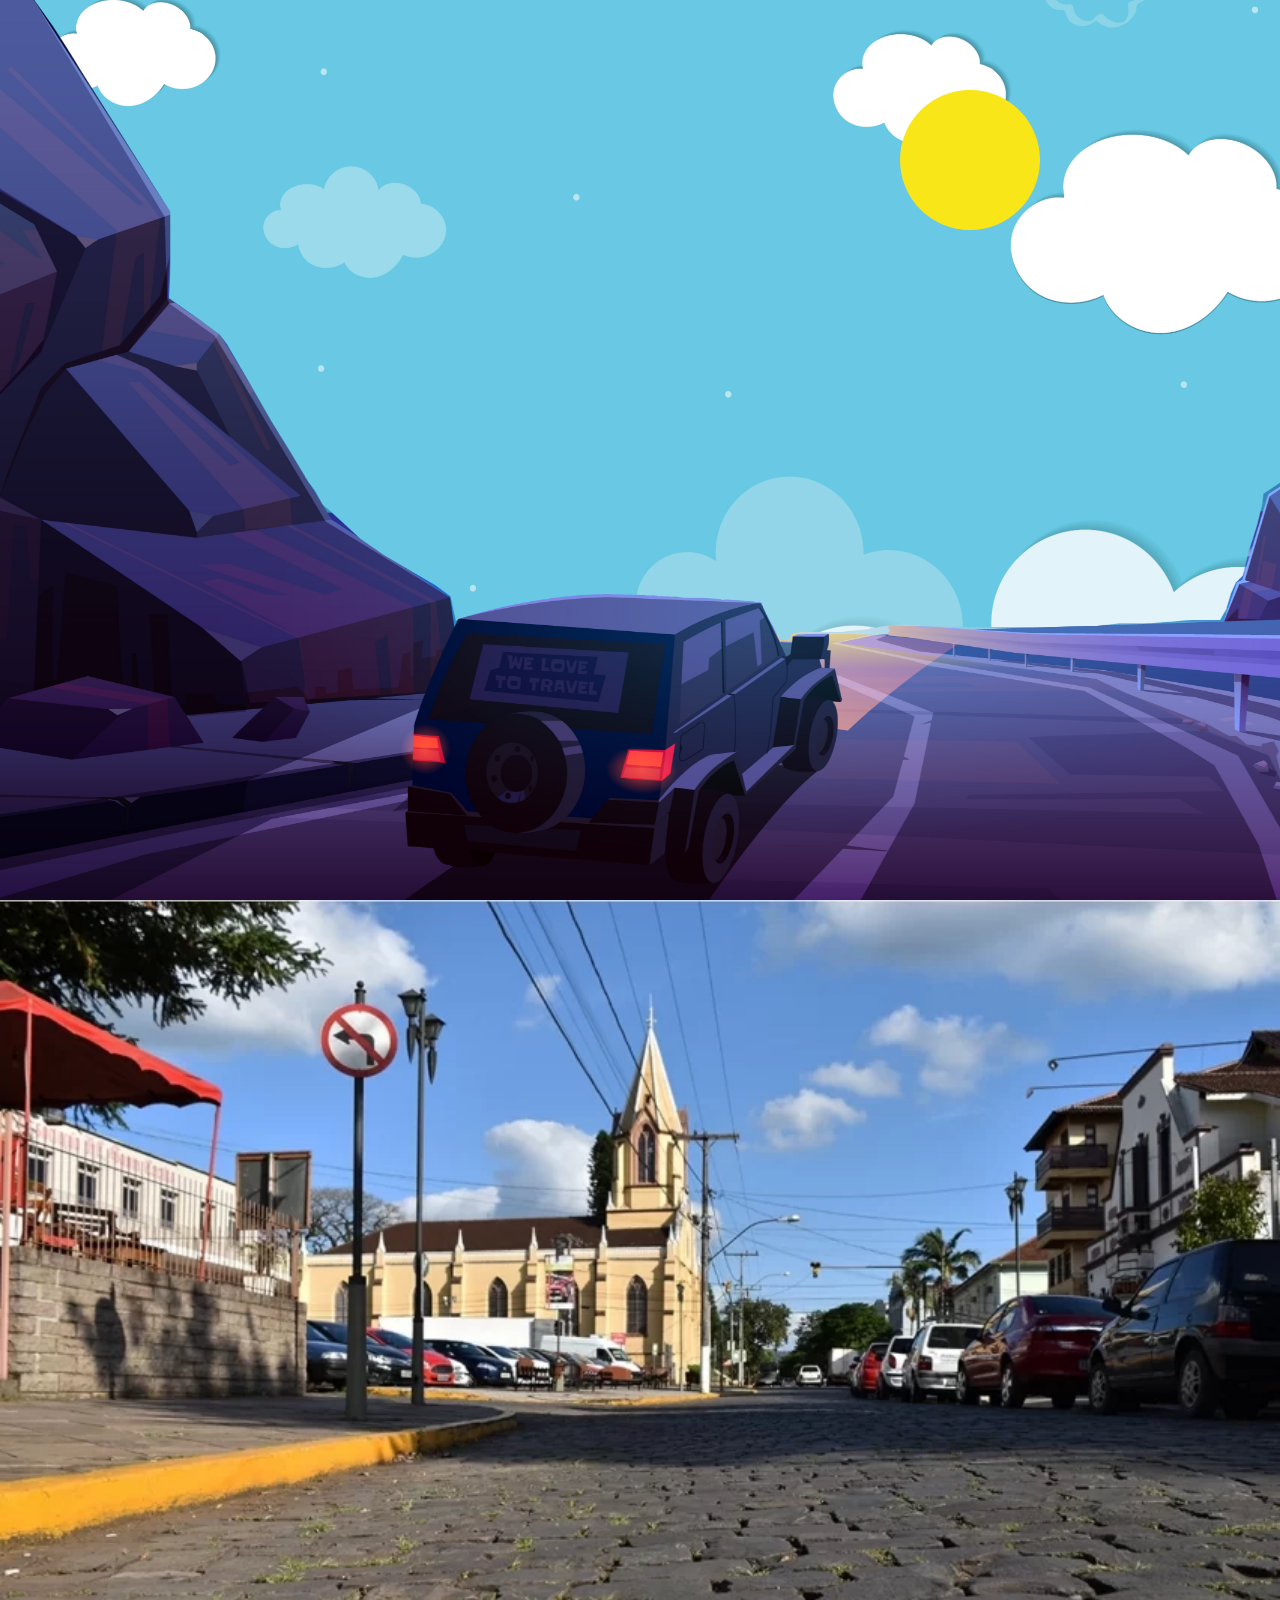
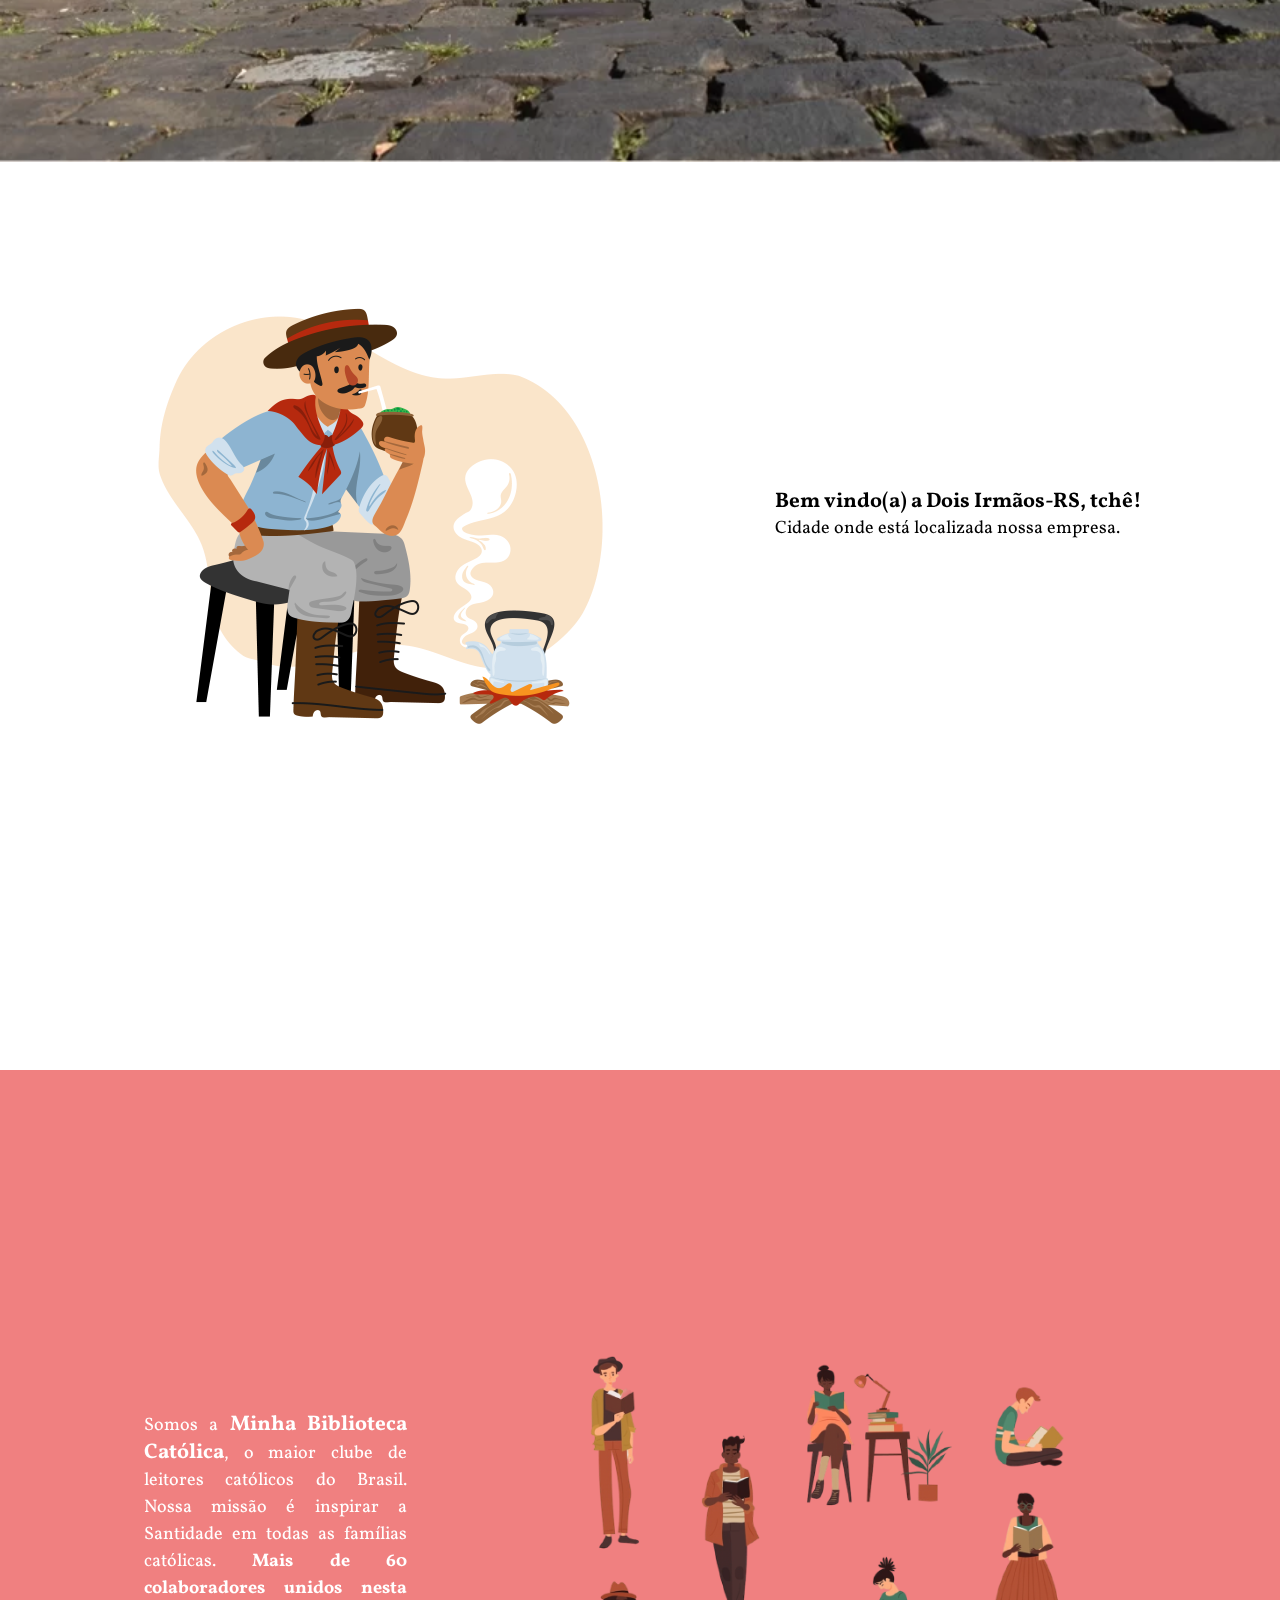
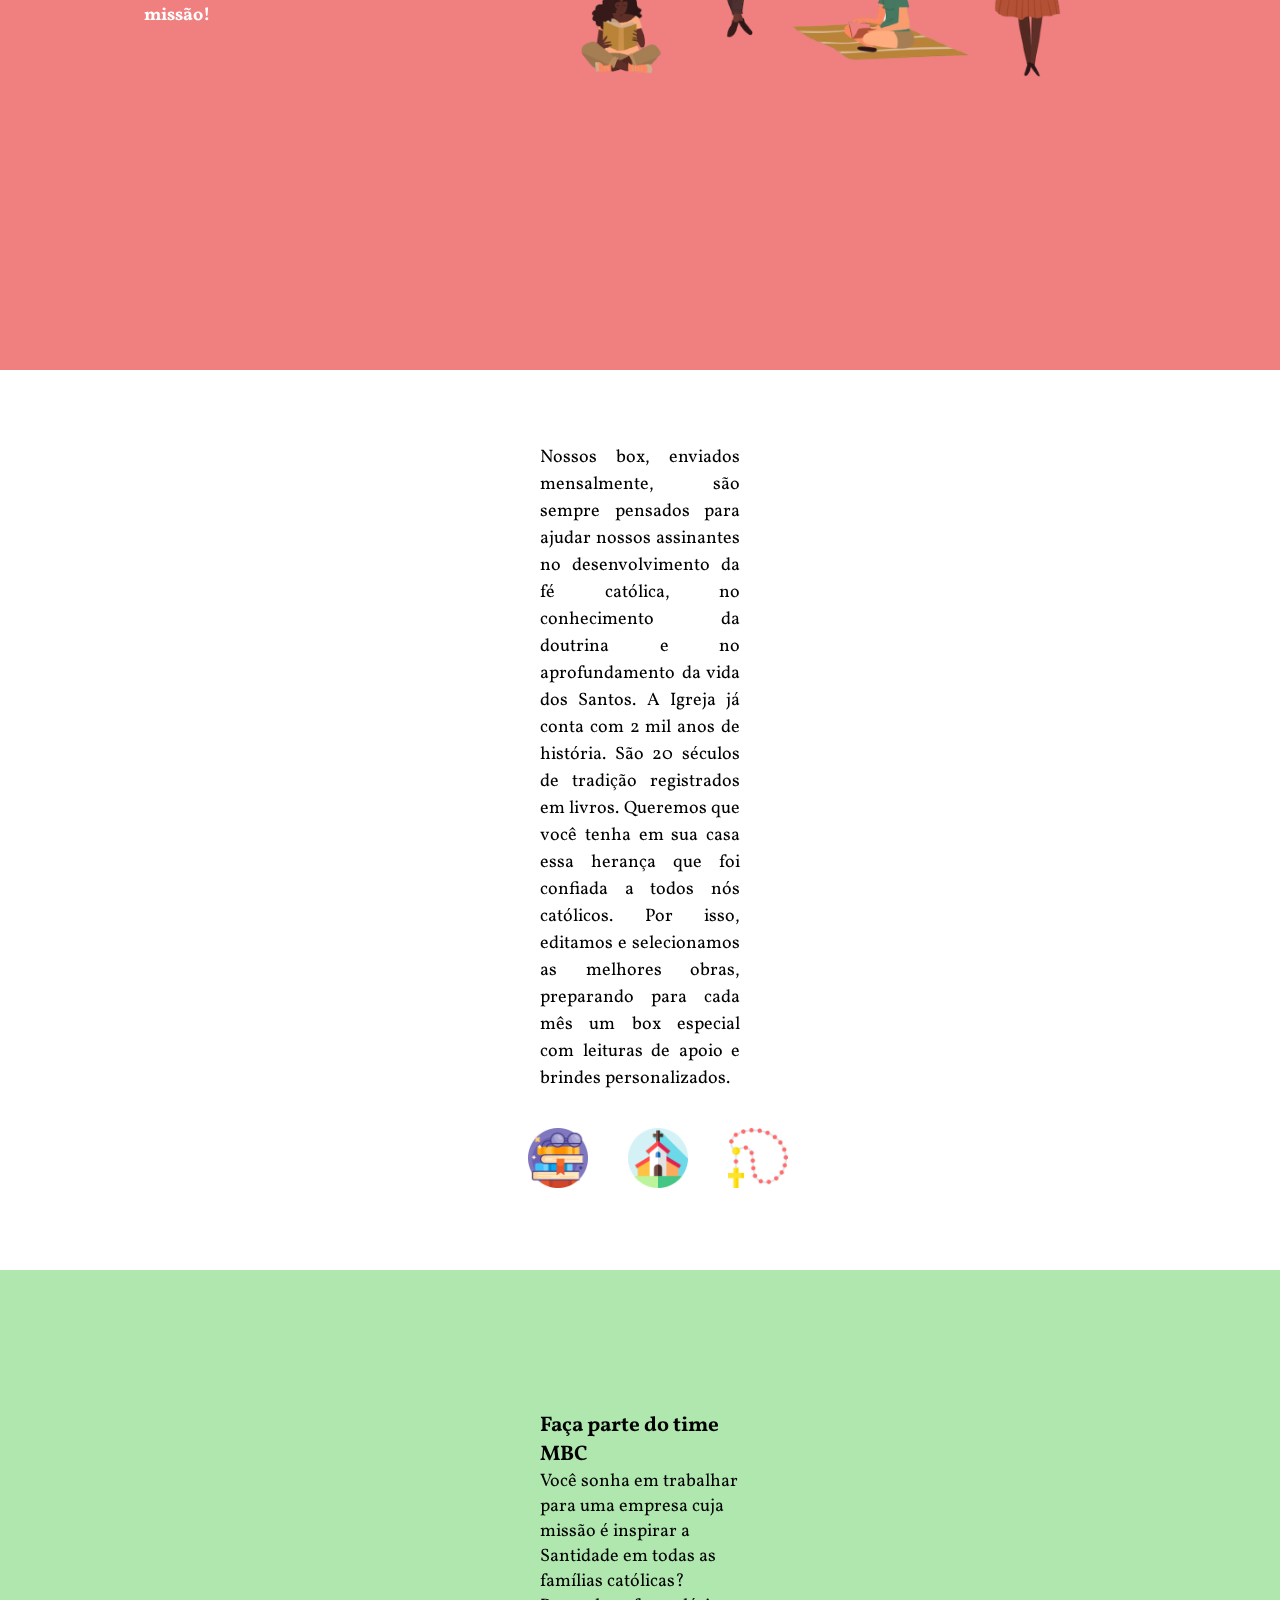
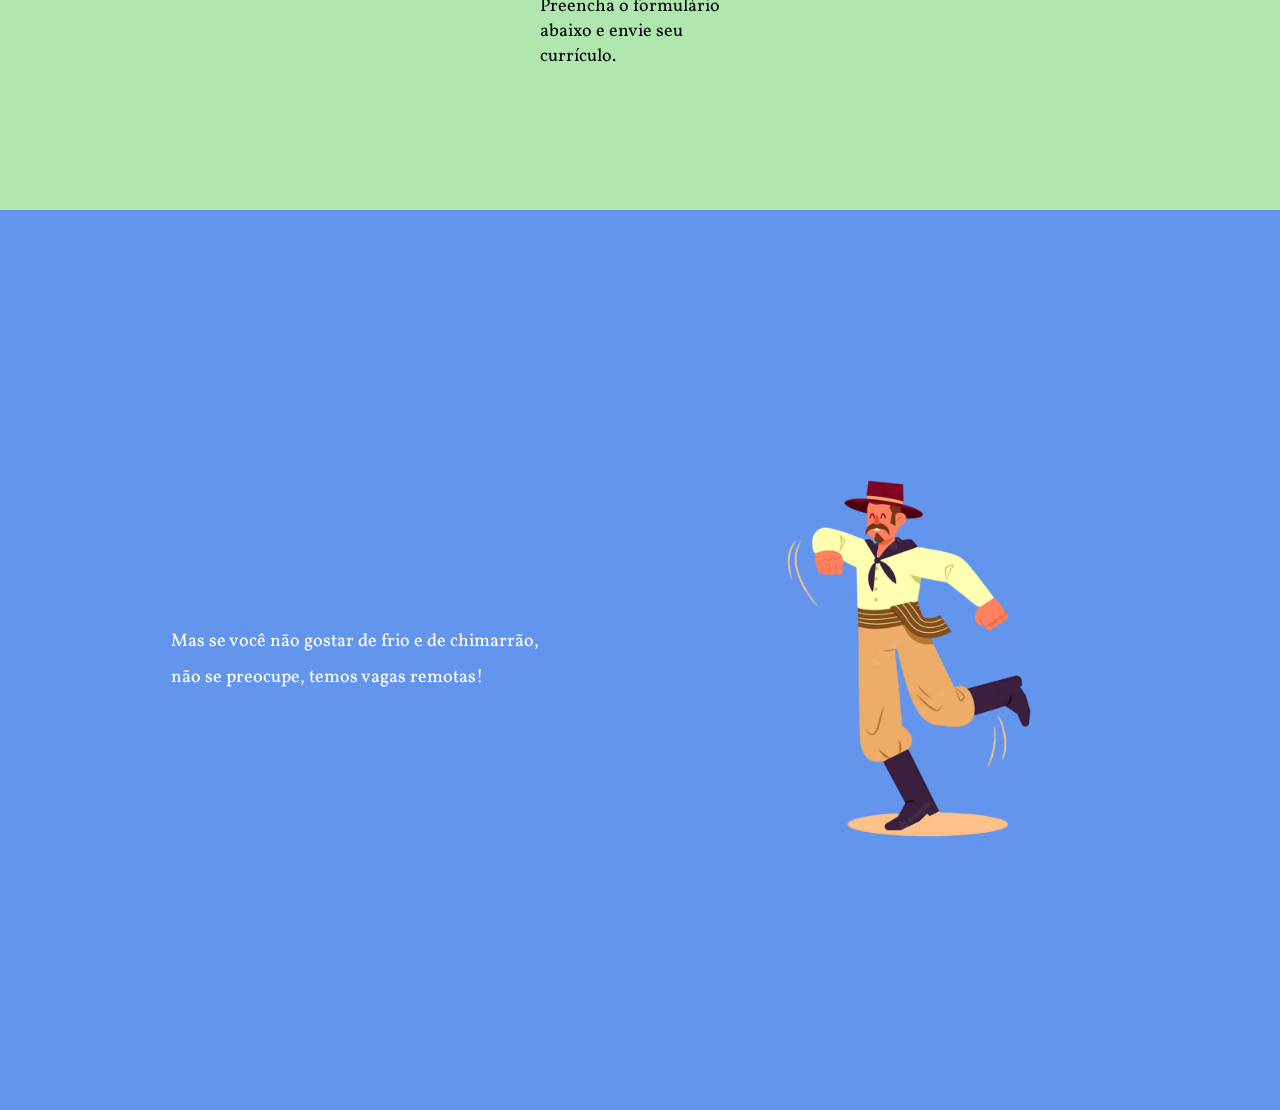
==== cadastro.html @ a271cec9 "first commit" ====
<!DOCTYPE html>
<html lang="pt-br">
<head>
    <meta charset="UTF-8">
    <meta http-equiv="X-UA-Compatible" content="IE=edge">
    <meta name="viewport" content="width=device-width, initial-scale=1.0">
    <link rel="shortcut icon" type="imagex/png" href="./images/logocolor.png">
    <link rel="stylesheet" href="cadastro.css" /> 
    <link href="https://fonts.googleapis.com/css?family=Vollkorn:400,400i,600,700,900&display=swap"
      rel="stylesheet"/>  
    <title>Cadastre seu currículo MBC</title>
</head>

<body>

    <div class="paralax">
        <div class="paralax-item p-item1"></div>
        <div class="paralax-item p-item2"></div>
        <div class="paralax-item p-item3"></div>
        <div class="paralax-item p-item4"></div>
        <div class="paralax-item p-item5"></div>

    </div>

    <div class="container">

        <div class="city">
            <img class="di" src="img/city.webp">
        </div>

            <div class="bem-vindo">
                <div class="bem-vindo-content">
                    <div class="bem-vindo-image">
                        <img src="img/6409180.jpg" height="500px">
                    </div>
                    <div class="title">
                        <h3>Bem vindo(a) a Dois Irmãos-RS, tchê!</h3>
                        <p>Cidade onde está localizada nossa empresa.</p>
                    </div>
                </div>
            </div>
        
        <div class="historia">
            <div class="historia-content">
            <p>Somos a <h3>Minha Biblioteca Católica</h3>,
                o maior clube de leitores católicos do Brasil.
            Nossa missão é inspirar a Santidade em todas as famílias católicas.
            <b>Mais de 60 colaboradores unidos nesta missão!</b></p>
            </div>
            <div class="historia-img">
                <img class="logo-mbc" src="img/leitores.png" height="350px">
                </div>
        </div>

        <div class="box">
            <div class="box-p">
                <p>Nossos box, enviados mensalmente, são sempre pensados para ajudar nossos assinantes no desenvolvimento da fé católica, no conhecimento da doutrina e no aprofundamento da vida dos Santos. A Igreja já conta com 2 mil anos de história. São 20 séculos de tradição registrados em livros. Queremos que você tenha em sua casa essa herança que foi confiada a todos nós católicos. Por isso, editamos e selecionamos as melhores obras, preparando para cada mês um box especial com leituras de apoio e brindes personalizados.​</p>
            </div>
            <div class="box-img">
                <img class="box-icon" src="img/livros.png" height="60px">
                <img class="box-icon"src="img/igrejinha.png" height="60px">
                <img class="box-icon" src="img/terco.png" height="60px">
            </div>
        </div>

        <div class="time">
            <div class="time-content">
                <h3>Faça parte do time MBC</h3>
                <p>Você sonha em trabalhar para uma empresa cuja missão é inspirar a Santidade em todas as famílias católicas? Preencha o formulário abaixo e envie seu currículo.</p>
            </div>
        </div>

        <div class="gaucho">
            <div class="gaucho-content">
                <p>Mas se você não gostar de frio e de chimarrão,<br> não se preocupe, temos vagas remotas!</p>
            </div>
            <div class="gaucho-img">
                <img src="img/danca.png" height="400px">
            </div>
        </div>
         
    <div class="form">
        <script type="text/javascript" src="https://form.jotform.com/jsform/221763043282653"></script>
     </div> 
    
    <script src="paralax.js"></script>


    
</body>
</html>
---- cadastro.css ----
/*Estilo gerais*/
* {
    margin: 0;
    padding: 0;
    font-family: "Vollkorn", serif;
    list-style-type: none;
    text-decoration: none;
    box-sizing: border-box;
    outline: none;
}

html {
    font-size: 18px;
}
/*Fim estilo gerais*/

.paralax{
    position: absolute;
    height: 100%;
}

.paralax-item{
    position: fixed;
    width: 100%;
    height: 100%;
    top: 0;
    left: 0;
}

.p-item1{
    background: url("img/82143.jpg") center/cover no-repeat;
}

.p-item3{
    background: url(img/m_3.png) bottom/90% no-repeat;
    background-size: cover;
    background-position: center;
    z-index: 2;
}

.p-item5{
    margin-left: 50em;
    margin-top: 5em;
    width: 140px;
    height: 140px;
    background-color: rgb(248, 230, 25);
    border-radius: 50%;    
    box-shadow: 0 0 0 20px #ffde0080, 
    0 0 0 20px #ffde0060, 
    0 0 0 40px #ffde0040,
    0 0 0 60px #ffde0080,
    0 0 0 80px #ffde0010,
    0 0 0 40px 100px #ffde0010;
    animation: sunrise 2s infinite linear forwards, rays 2s 2s infinite linear;
}

@keyframes sunrise{
    0%{
        box-shadow: none;
    }
}

@keyframes rays{
    0%{
        box-shadow: 0 0 0 0px #ffde0080, 
        0 0 0 20px #ffde0040, 
        0 0 0 40px #ffde0020,
        0 0 0 60px #ffde0010,
        0 0 0 80px #ffde0000,
        0 0 40px 100px #ffde0010;
    }
    100%{
        box-shadow: 0 0 0 20px #ffde0080, 
        0 0 0 40px #ffde0040, 
        0 0 0 60px #ffde0020,
        0 0 0 80px #ffde0010,
        0 0 0 100px #ffde0000,
        0 0 40px 100px #ffde0010;
    }
}



.container{
    position: absolute;
    z-index: 1;
    max-width: 1140px;
    margin: 0 auto;
    margin-top: 100vh;
}

.bem-vindo{
    height: 100vh;
    background-color: white;
    width: 100vw;
    margin: 0;
}

.bem-vindo-content{
    display: flex;
    flex-direction: row;
    align-items: center;
    justify-content: space-evenly;
    margin: 0;
    padding-top: 5em;
}

.historia{
    height: 100vh;
    width: 100vw;
    background-color: #f08080;
    display: flex;
    flex-direction: row;
    color: white;
    align-items: center;
    justify-content: center;
    text-align: justify;
}

.historia-content{
    padding: 8em;
    line-height: 1.5em;
}

.historia-img{
    margin-right: 10em;
}

.historia p, h3{
    display: inline;
}

.box{
    height: 100vh;
    width: 100vw;
    margin: 0;
    display: flex;
    flex-direction: column;
    align-items: center;
    justify-content:center;
    text-align: justify;
    gap: 2em;
}

.box-p{
    padding: 0 30em;
    line-height: 1.5em;
}

.box-icon{
    padding-left: 2em;
    
}

.time{
    height: 60vh;
    width: 100vw;
    margin: 0;
    display: flex;
    flex-direction: row;
    align-items: center;
    justify-content: space-between;
    background-color: rgb(175, 231, 175);

}

.time-content{
    padding: 0 30em;
}

.gaucho{
    display: flex;
    flex-direction: row;
    align-items: center;
    justify-content: space-evenly;
    height: 100vh;
    background-color: #6495ed;
    width: 100vw;
    margin: 0;
    color: white;
}

.gaucho-content{
   line-height: 2em;
}

.form{
    align-items: center;
    width: 100vw;
}

.di{
    width: 100vw;
    margin: 0;
}

.city{
    margin: 0;
}
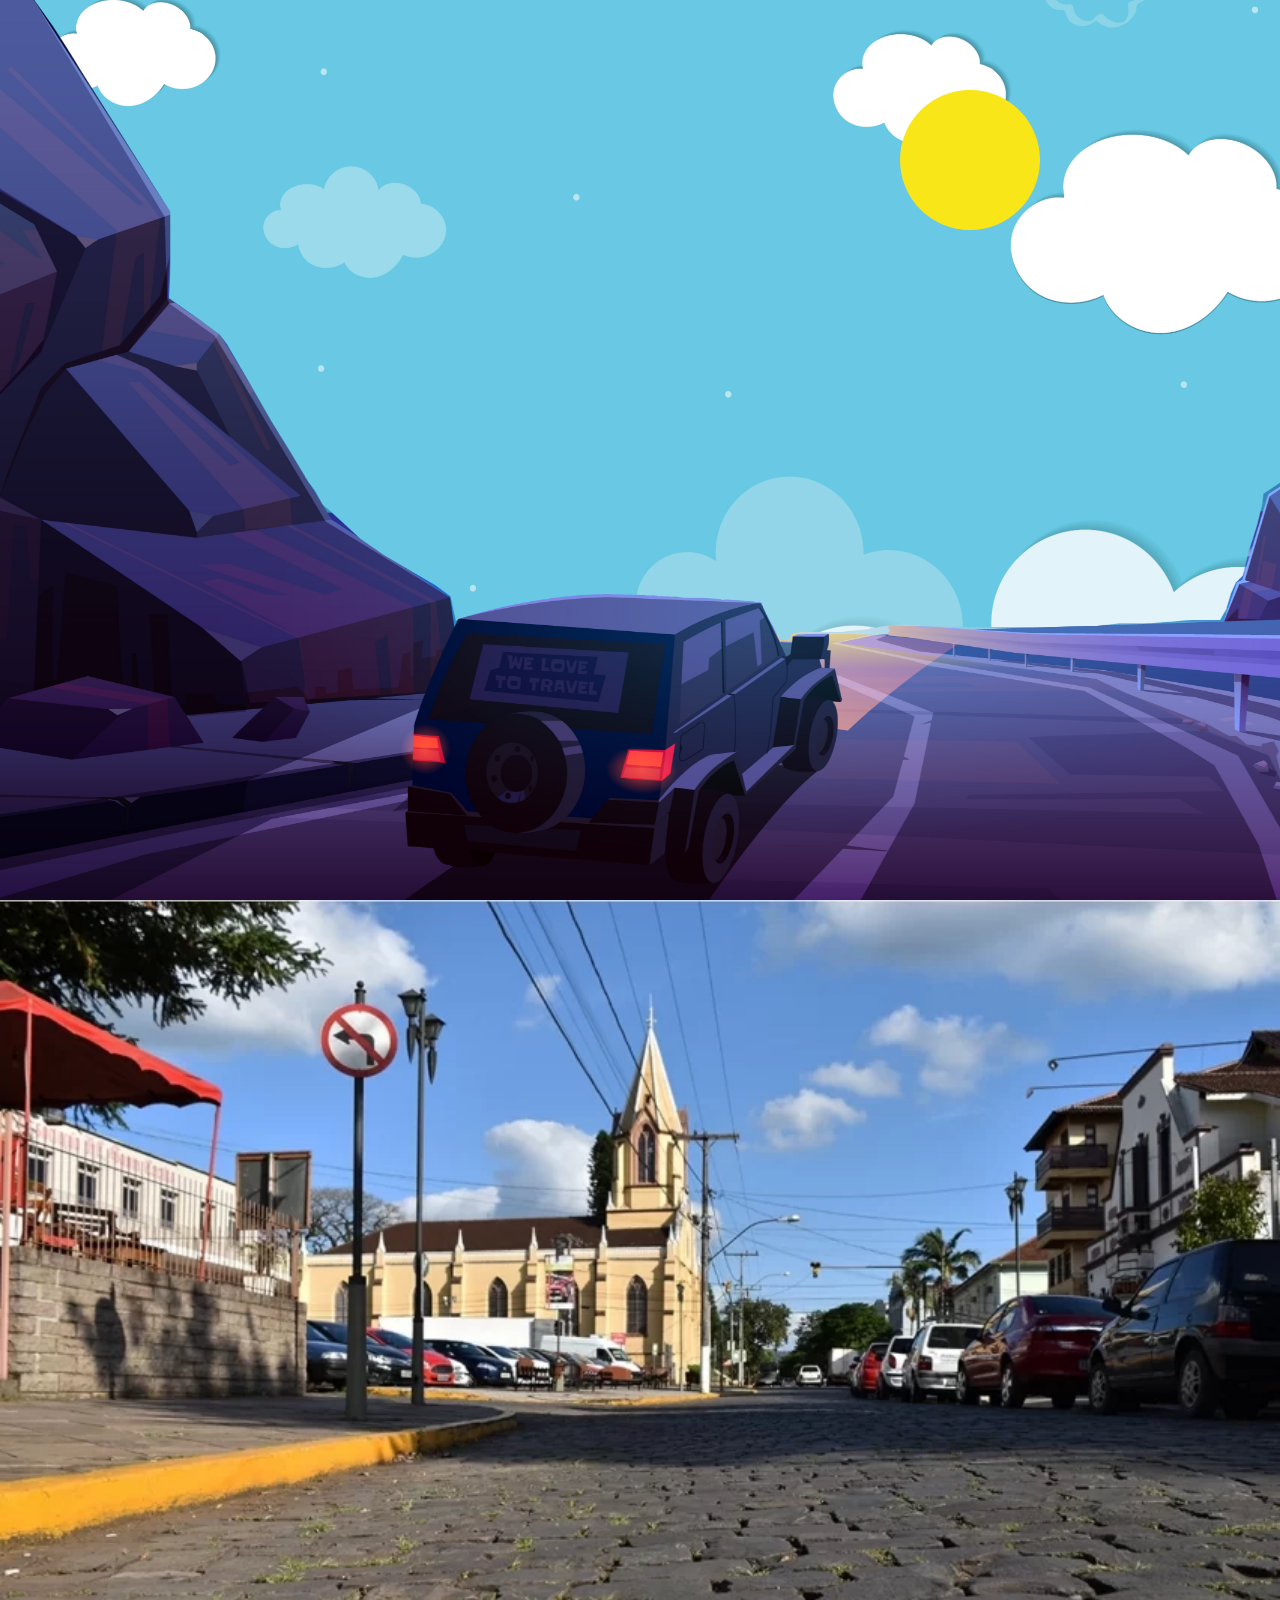
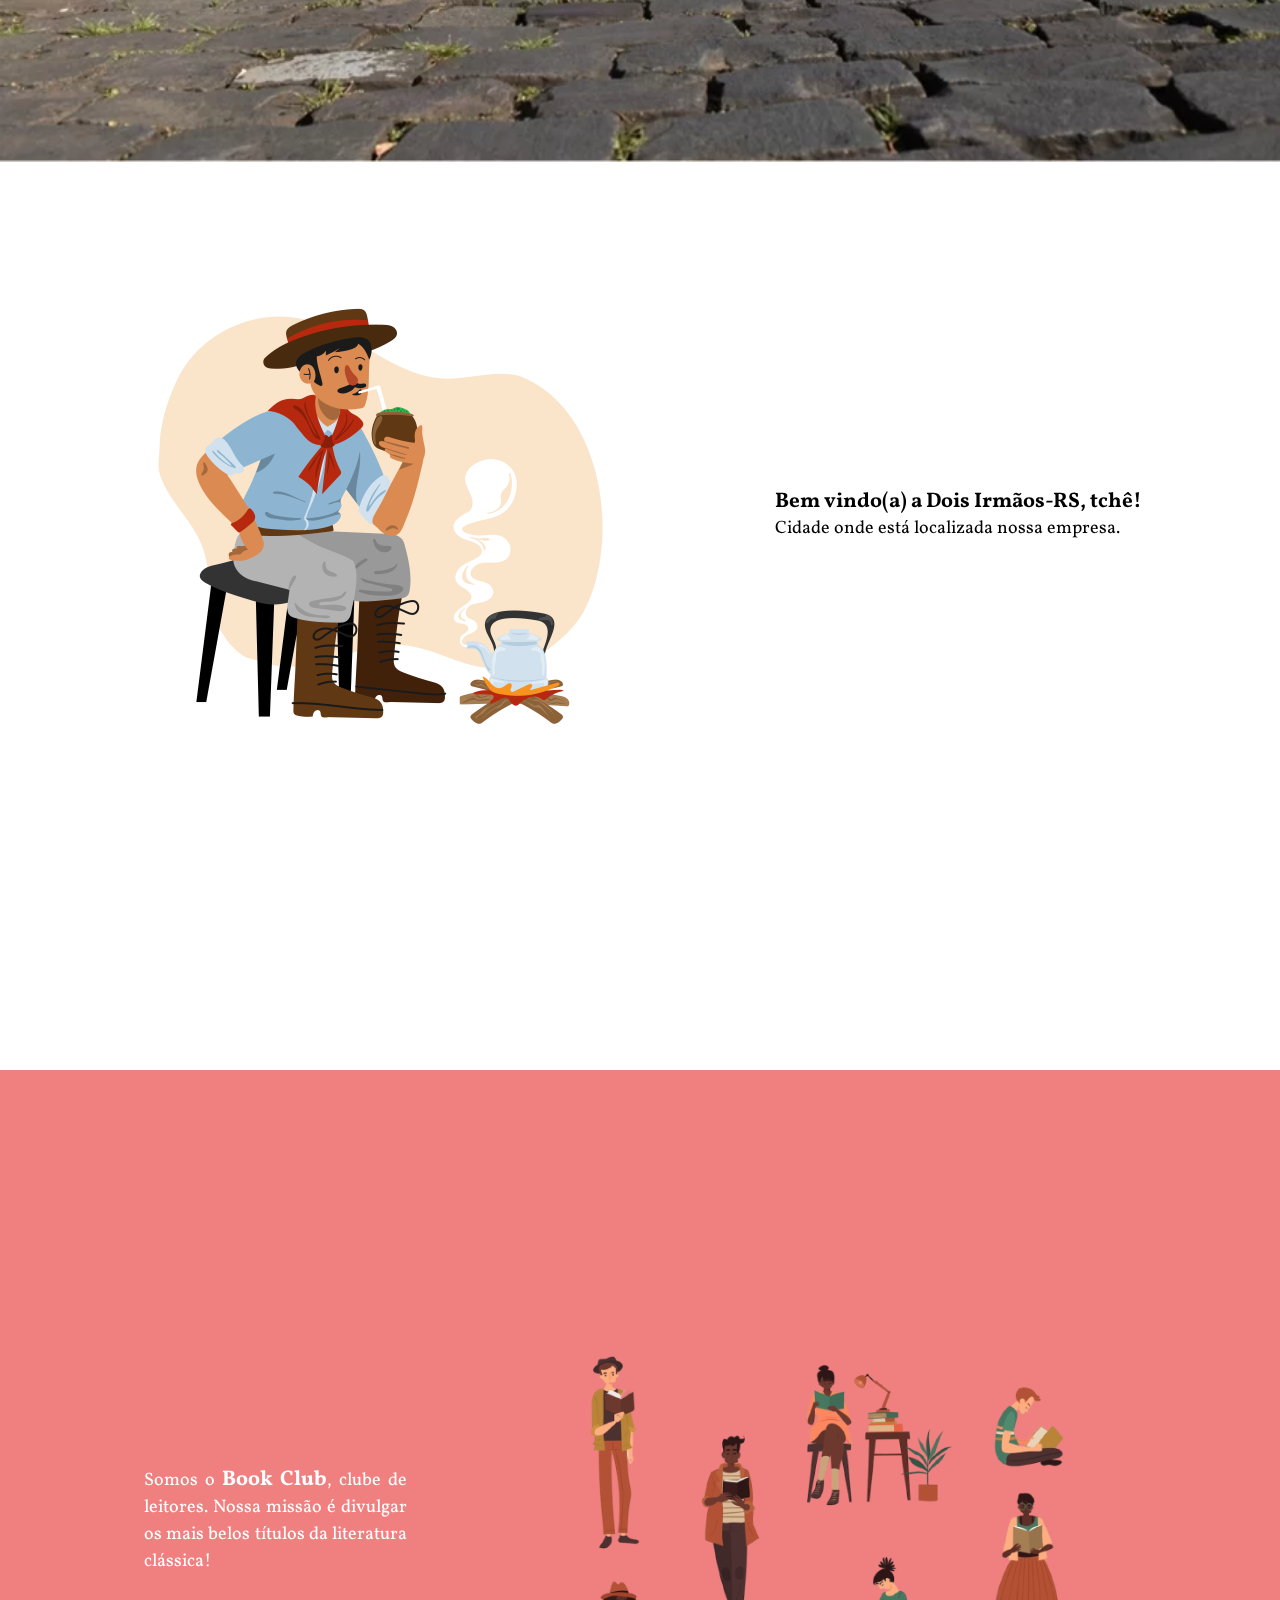
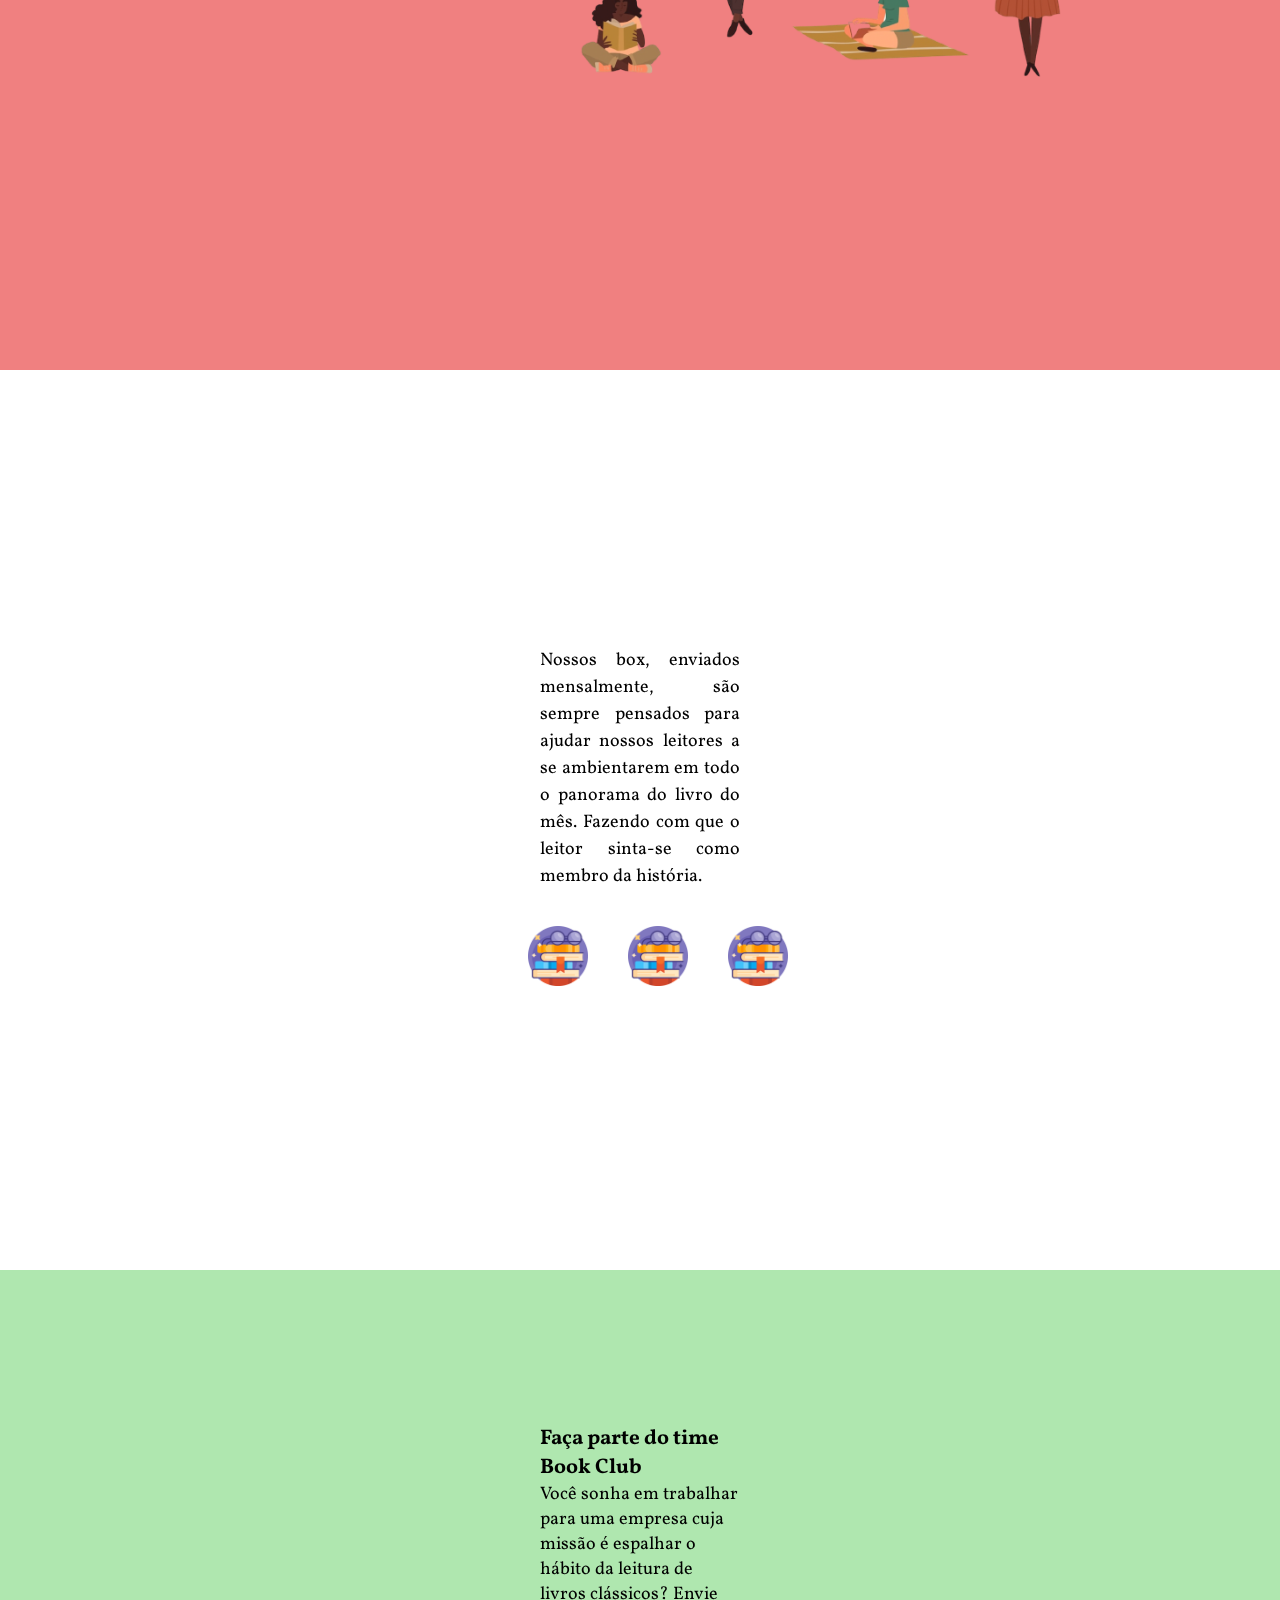
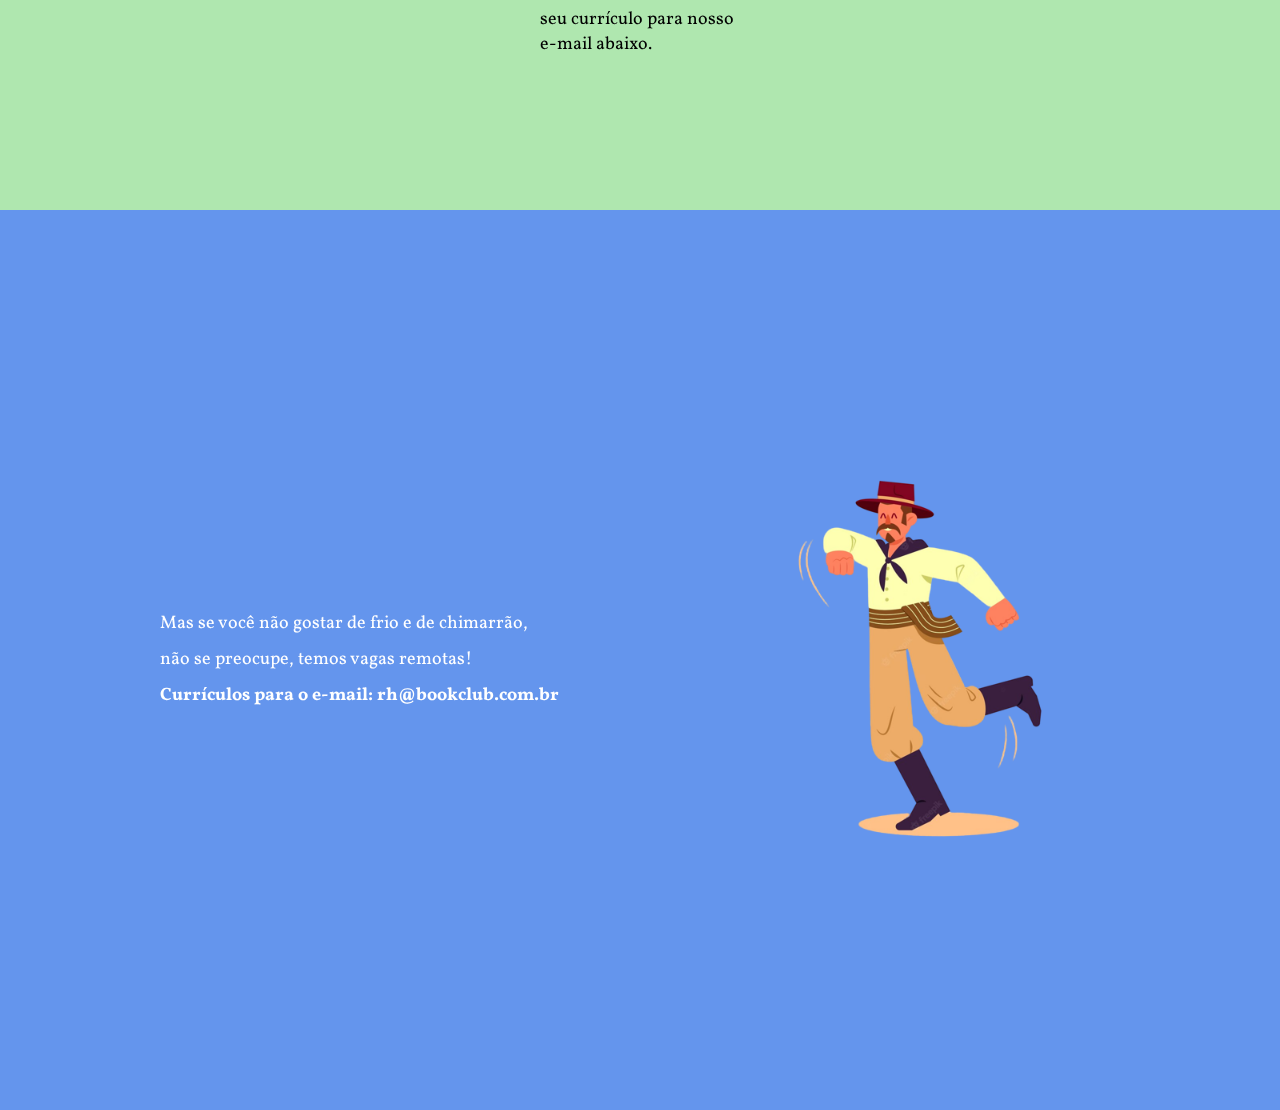
==== commit b613f1f8: "projeto finalizado 02-7" ====
--- a/cadastro.html
+++ b/cadastro.html
@@ -8,7 +8,7 @@
     <link rel="stylesheet" href="cadastro.css" /> 
     <link href="https://fonts.googleapis.com/css?family=Vollkorn:400,400i,600,700,900&display=swap"
       rel="stylesheet"/>  
-    <title>Cadastre seu currículo MBC</title>
+    <title>Cadastre seu currículo</title>
 </head>
 
 <body>
@@ -42,10 +42,9 @@
         
         <div class="historia">
             <div class="historia-content">
-            <p>Somos a <h3>Minha Biblioteca Católica</h3>,
-                o maior clube de leitores católicos do Brasil.
-            Nossa missão é inspirar a Santidade em todas as famílias católicas.
-            <b>Mais de 60 colaboradores unidos nesta missão!</b></p>
+            <p>Somos o <h3>Book Club</h3>,
+                clube de leitores.
+                Nossa missão é divulgar os mais belos títulos da literatura clássica!</b></p>
             </div>
             <div class="historia-img">
                 <img class="logo-mbc" src="img/leitores.png" height="350px">
@@ -54,34 +53,32 @@
 
         <div class="box">
             <div class="box-p">
-                <p>Nossos box, enviados mensalmente, são sempre pensados para ajudar nossos assinantes no desenvolvimento da fé católica, no conhecimento da doutrina e no aprofundamento da vida dos Santos. A Igreja já conta com 2 mil anos de história. São 20 séculos de tradição registrados em livros. Queremos que você tenha em sua casa essa herança que foi confiada a todos nós católicos. Por isso, editamos e selecionamos as melhores obras, preparando para cada mês um box especial com leituras de apoio e brindes personalizados.​</p>
+                <p>Nossos box, enviados mensalmente, são sempre pensados para ajudar nossos leitores a se ambientarem em todo o panorama do livro do mês. Fazendo com que o leitor sinta-se como membro da história.​</p>
             </div>
             <div class="box-img">
                 <img class="box-icon" src="img/livros.png" height="60px">
-                <img class="box-icon"src="img/igrejinha.png" height="60px">
-                <img class="box-icon" src="img/terco.png" height="60px">
+                <img class="box-icon"src="img/livros.png" height="60px">
+                <img class="box-icon" src="img/livros.png" height="60px">
             </div>
         </div>
 
         <div class="time">
             <div class="time-content">
-                <h3>Faça parte do time MBC</h3>
-                <p>Você sonha em trabalhar para uma empresa cuja missão é inspirar a Santidade em todas as famílias católicas? Preencha o formulário abaixo e envie seu currículo.</p>
+                <h3>Faça parte do time Book Club</h3>
+                <p>Você sonha em trabalhar para uma empresa cuja missão é espalhar o hábito da leitura de livros clássicos? Envie seu currículo para nosso e-mail abaixo.</p>
             </div>
         </div>
 
         <div class="gaucho">
             <div class="gaucho-content">
                 <p>Mas se você não gostar de frio e de chimarrão,<br> não se preocupe, temos vagas remotas!</p>
+                <p><b>Currículos para o e-mail: rh@bookclub.com.br</b></p>
             </div>
             <div class="gaucho-img">
                 <img src="img/danca.png" height="400px">
             </div>
         </div>
          
-    <div class="form">
-        <script type="text/javascript" src="https://form.jotform.com/jsform/221763043282653"></script>
-     </div> 
     
     <script src="paralax.js"></script>
 
